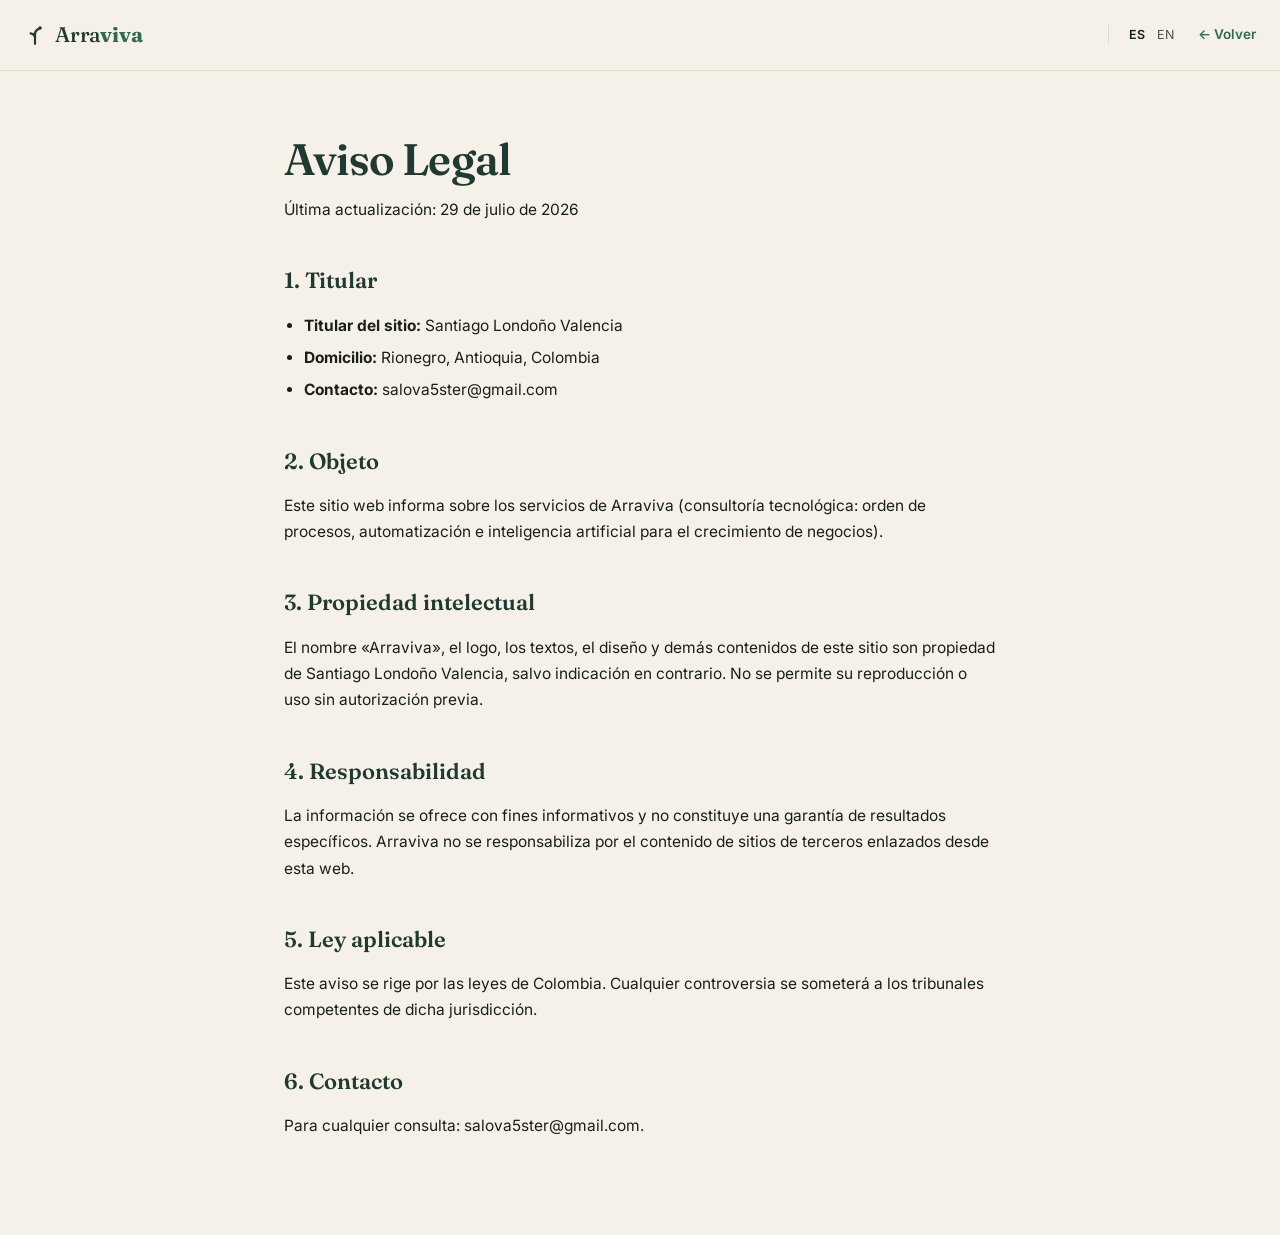
==== aviso-legal.html @ d1cbf972 "Web de Arraviva (sitio estático + Dockerfile para EasyPanel)" ====
<!DOCTYPE html>
<html lang="es">
<head>
  <meta charset="utf-8">
  <meta name="viewport" content="width=device-width, initial-scale=1">
  <title>Aviso Legal — Arraviva</title>
  <meta name="description" content="Aviso legal de Arraviva: titular del sitio, condiciones de uso y propiedad intelectual.">
  <meta name="robots" content="noindex">
  <meta name="theme-color" content="#F6F1E8">
  <link rel="preconnect" href="https://fonts.googleapis.com">
  <link rel="preconnect" href="https://fonts.gstatic.com" crossorigin>
  <link href="https://fonts.googleapis.com/css2?family=Fraunces:ital,opsz,wght@0,9..144,400;0,9..144,500;0,9..144,600;1,9..144,500&family=Inter:wght@400;500;600&display=swap" rel="stylesheet">
  <link rel="stylesheet" href="styles.css">
</head>
<body>

  <header class="legal-nav">
    <a class="brand" href="index.html" aria-label="Arraviva — inicio">
      <svg width="22" height="22" viewBox="0 0 20 20" fill="none" aria-hidden="true">
        <path d="M10 18 V8" stroke="#1E3A31" stroke-width="2" stroke-linecap="round"/>
        <path d="M10 9 C10 6 12 5 14 4" stroke="#1E3A31" stroke-width="2" stroke-linecap="round"/>
        <path d="M10 12 C10 10 8 9 6 8.5" stroke="#1E3A31" stroke-width="2" stroke-linecap="round"/>
        <circle cx="14.6" cy="3.6" r="1.6" fill="#1E3A31"/>
      </svg>
      <span class="brand__name">Arra<span class="viva">viva</span></span>
    </a>
    <div class="legal-nav__right">
      <div class="lang" role="group" aria-label="Idioma / Language">
        <button type="button" class="lang__btn is-active" data-legal-lang="es">ES</button>
        <button type="button" class="lang__btn" data-legal-lang="en">EN</button>
      </div>
      <a class="legal-back" href="index.html" data-legal-back>← Volver</a>
    </div>
  </header>

  <main class="legal-main">

    <!-- ===================== ESPAÑOL ===================== -->
    <article class="legal-doc" data-lang-block="es">
      <h1>Aviso Legal</h1>
      <p class="legal-updated">Última actualización: 29 de julio de 2026</p>

      <h2>1. Titular</h2>
      <ul>
        <li><strong>Titular del sitio:</strong> Santiago Londoño Valencia</li>
        <li><strong>Domicilio:</strong> Rionegro, Antioquia, Colombia</li>
        <li><strong>Contacto:</strong> salova5ster@gmail.com</li>
      </ul>

      <h2>2. Objeto</h2>
      <p>Este sitio web informa sobre los servicios de Arraviva (consultoría tecnológica: orden de procesos, automatización e inteligencia artificial para el crecimiento de negocios).</p>

      <h2>3. Propiedad intelectual</h2>
      <p>El nombre «Arraviva», el logo, los textos, el diseño y demás contenidos de este sitio son propiedad de Santiago Londoño Valencia, salvo indicación en contrario. No se permite su reproducción o uso sin autorización previa.</p>

      <h2>4. Responsabilidad</h2>
      <p>La información se ofrece con fines informativos y no constituye una garantía de resultados específicos. Arraviva no se responsabiliza por el contenido de sitios de terceros enlazados desde esta web.</p>

      <h2>5. Ley aplicable</h2>
      <p>Este aviso se rige por las leyes de Colombia. Cualquier controversia se someterá a los tribunales competentes de dicha jurisdicción.</p>

      <h2>6. Contacto</h2>
      <p>Para cualquier consulta: salova5ster@gmail.com.</p>

    </article>

    <!-- ===================== ENGLISH ===================== -->
    <article class="legal-doc" data-lang-block="en" hidden>
      <h1>Legal Notice</h1>
      <p class="legal-updated">Last updated: July 29, 2026</p>

      <h2>1. Owner</h2>
      <ul>
        <li><strong>Site owner:</strong> Santiago Londoño Valencia</li>
        <li><strong>Address:</strong> Rionegro, Antioquia, Colombia</li>
        <li><strong>Contact:</strong> salova5ster@gmail.com</li>
      </ul>

      <h2>2. Purpose</h2>
      <p>This website provides information about Arraviva's services (technology consulting: process order, automation, and AI for business growth).</p>

      <h2>3. Intellectual property</h2>
      <p>The name “Arraviva”, the logo, texts, design, and other content on this site are the property of Santiago Londoño Valencia unless otherwise stated. Reproduction or use without prior authorization is not permitted.</p>

      <h2>4. Liability</h2>
      <p>Information is provided for informational purposes and does not guarantee specific results. Arraviva is not responsible for the content of third-party sites linked from this website.</p>

      <h2>5. Governing law</h2>
      <p>This notice is governed by the laws of Colombia. Any dispute will be submitted to the competent courts of that jurisdiction.</p>

      <h2>6. Contact</h2>
      <p>For any inquiry: salova5ster@gmail.com.</p>

    </article>
  </main>

  <script>
    (function () {
      var btns = document.querySelectorAll("[data-legal-lang]");
      var blocks = document.querySelectorAll("[data-lang-block]");
      var back = document.querySelector("[data-legal-back]");
      function set(lang) {
        if (lang !== "es" && lang !== "en") lang = "es";
        blocks.forEach(function (b) { b.hidden = b.getAttribute("data-lang-block") !== lang; });
        btns.forEach(function (x) { x.classList.toggle("is-active", x.getAttribute("data-legal-lang") === lang); });
        if (back) back.textContent = lang === "en" ? "← Back" : "← Volver";
        document.documentElement.lang = lang;
        document.title = (lang === "en" ? "Legal Notice" : "Aviso Legal") + " — Arraviva";
        try { localStorage.setItem("arraviva-lang", lang); } catch (e) {}
      }
      btns.forEach(function (x) {
        x.addEventListener("click", function () { set(x.getAttribute("data-legal-lang")); });
      });
      var saved; try { saved = localStorage.getItem("arraviva-lang"); } catch (e) {}
      set(saved === "en" ? "en" : "es");
    })();
  </script>
</body>
</html>
---- styles.css ----
/* ==========================================================================
   Arraviva — Partner tecnológico de crecimiento
   Hoja de estilos principal.

   Organización del archivo:
   1. Tokens (variables CSS: colores, fuentes)
   2. Reset y base
   3. Utilidades (contenedor, botones, etiquetas, animaciones)
   4. Componentes por sección (nav, hero, problema, método, etc.)
   5. Responsive (media queries — mobile-first en los ajustes finales)
   ========================================================================== */

/* 1. TOKENS ---------------------------------------------------------------- */
:root {
  /* Paleta sobria: crema + tinta + un solo verde profundo de acento */
  --raiz:   #1E3A31; /* verde profundo — anchor, botones, títulos, fondos oscuros */
  --acento: #2F6B4F; /* verde profundo — ÚNICO acento (enlaces, kickers, hovers) */
  /* Tokens antiguos (conservados por compatibilidad; ya no se usan como acento) */
  --savia:  #35A46A; /* (retirado) verde vivo */
  --tierra: #C16A45; /* (retirado) terracota */
  --luz:    #E6B15A; /* (retirado) ámbar */
  --arena:  #F6F1E8; /* crema — fondo de secciones cálidas */
  --blanco: #FFFFFF; /* blanco puro — fondo de secciones nítidas y tarjetas */
  --tinta:  #17201B; /* texto principal */
  --musgo:  #47544A; /* texto secundario (oscurecido para más contraste) */
  --linea:  #E2DCCF; /* bordes y divisores */
  /* Acento en su tono claro (mismo verde de la paleta) para fondos OSCUROS,
     donde --acento #2F6B4F no tendría contraste suficiente. */
  --acento-dark: #8FA396;

  /* Tonos de apoyo derivados */
  --arena-card: #FBF8F1; /* fondo de tarjetas sobre arena */
  --musgo-suave: #566158; /* texto terciario / metadatos (oscurecido para AA) */
  --raiz-borde:  #2C5445; /* borde sobre fondo raíz */
  --raiz-trama:  #24473C; /* trama sobre fondo raíz */
  --raiz-texto:  #DDE5DE; /* texto claro sobre fondo raíz */
  --raiz-texto2: #A9BAAF; /* texto secundario sobre fondo raíz (aclarado para AA) */

  /* Tipografía */
  --serif: "Fraunces", Georgia, serif;      /* títulos — cálida */
  --sans:  "Inter", system-ui, sans-serif;  /* cuerpo / UI */
  --mono:  ui-monospace, Menlo, monospace;  /* metadatos y numeración */
}

/* 2. RESET Y BASE ---------------------------------------------------------- */
*,
*::before,
*::after { box-sizing: border-box; }

html { scroll-behavior: smooth; scroll-padding-top: 84px; }

body {
  margin: 0;
  background: var(--arena);
  color: var(--tinta);
  font-family: var(--sans);
  font-size: 16px;
  line-height: 1.6;
  -webkit-font-smoothing: antialiased;
  text-rendering: optimizeLegibility;
  overflow-x: hidden; /* red de seguridad: los adornos SVG nunca crean scroll lateral */
}

img { max-width: 100%; display: block; }

h1, h2, h3 { font-family: var(--serif); margin: 0; }

p { margin: 0; }

a { color: var(--acento); text-decoration: none; }

/* Resalte de marca: "Arra" en peso normal, "viva" en negrilla + acento.
   Codifica "raíz + VIVA" de forma sutil y consistente en toda la web. */
.viva { font-weight: 700; color: var(--acento); }
.section--dark .viva, .historia .viva { color: var(--acento-dark); }

/* 3. UTILIDADES ------------------------------------------------------------ */

/* Contenedor central con ancho máximo */
.container { max-width: 1140px; margin: 0 auto; padding: 0 24px; }

/* Etiqueta pequeña en mayúsculas (kicker) sobre cada sección */
.kicker {
  margin: 0 0 16px;
  font-size: 12.5px;
  font-weight: 700;
  letter-spacing: 0.16em;
  text-transform: uppercase;
  color: var(--acento);
}
.kicker--luz { color: var(--acento); }

/* Títulos de sección — más contundencia (Fraunces 600, un punto más grandes) */
.section-title {
  font-weight: 600;
  font-size: clamp(34px, 5.4vw, 52px);
  line-height: 1.06;
  letter-spacing: -0.018em;
  color: var(--raiz);
  text-wrap: balance;
}

/* Texto de cuerpo secundario */
.lead { font-size: 16.5px; line-height: 1.65; color: var(--musgo); text-wrap: pretty; }

/* Botones ------------------------------------------------------------------ */
.btn {
  display: inline-block;
  font-size: 15px;
  font-weight: 600;
  padding: 16px 26px;
  border-radius: 999px;
  transition: background-color 0.2s ease, color 0.2s ease, transform 0.2s ease;
  white-space: nowrap;
}
/* Botón principal: fondo raíz, hover a savia */
.btn--primary { background: var(--raiz); color: var(--arena); }
.btn--primary:hover { background: var(--acento); color: var(--arena); }
/* Enlace-CTA secundario: terracota */
.btn--ghost {
  display: inline-flex;
  align-items: center;
  gap: 8px;
  color: var(--acento);
  font-weight: 600;
  padding: 16px 8px;
}
.btn--ghost:hover { color: var(--raiz); }
/* Variante compacta (usada en la barra de navegación) */
.btn--sm { font-size: 13px; padding: 10px 18px; }

/* Micro-movimiento: la flecha se desliza a la derecha al pasar el cursor */
.arrow { display: inline-block; transition: transform 0.25s ease; }
.btn:hover .arrow,
.btn--ghost:hover .arrow,
.fab:hover .arrow { transform: translateX(5px); }

/* Micro-movimiento: el brote del logo hace un leve giro + escala al hover */
.brand svg { transition: transform 0.35s cubic-bezier(0.34, 1.56, 0.64, 1); transform-origin: center; }
.brand:hover svg { transform: rotate(-10deg) scale(1.12); }

/* --- Ritmo por secciones: fondos alternos para dar capas y profundidad --- */
.section--white { background: var(--blanco); }
.section--cream { background: var(--arena); }
/* Secciones oscuras (hero, "qué es", historia, CTA): texto claro sobre --raiz */
.section--dark { background: var(--raiz); }

/* Grano/ruido MUY sutil solo en las secciones oscuras: da profundidad y
   evita que se vean planas. El contenido va por encima (z-index). */
.section--dark, .historia { position: relative; }
.section--dark::before, .historia::before {
  content: "";
  position: absolute;
  inset: 0;
  z-index: 0;
  pointer-events: none;
  opacity: 0.07;
  background-image: url("data:image/svg+xml,%3Csvg xmlns='http://www.w3.org/2000/svg' width='160' height='160'%3E%3Cfilter id='n'%3E%3CfeTurbulence type='fractalNoise' baseFrequency='0.8' numOctaves='2' stitchTiles='stitch'/%3E%3CfeColorMatrix type='saturate' values='0'/%3E%3C/filter%3E%3Crect width='100%25' height='100%25' filter='url(%23n)'/%3E%3C/svg%3E");
  background-size: 160px 160px;
}
.section--dark > *, .historia > * { position: relative; z-index: 1; }

/* Transición de entrada de las secciones oscuras: el fondo "barre" de
   izquierda a derecha al entrar en pantalla. La clase .wipe--armed la añade
   script.js solo si hay JS y no se pidió menos movimiento; sin ella, la
   sección se ve completa (fallback seguro). */
.wipe--armed { clip-path: inset(0 100% 0 0); }
.wipe--armed.wipe--in { clip-path: inset(0 0 0 0); }
.wipe--armed { transition: clip-path 0.6s cubic-bezier(0.65, 0, 0.2, 1); }
.section--dark .kicker { color: var(--acento-dark); }
.section--dark .section-title,
.section--dark .cta__title { color: var(--arena); }
/* Cuando dos secciones del mismo color quedan seguidas, una hairline las separa */
.section--cream + .section--cream,
.section--white + .section--white { border-top: 1px solid var(--linea); }

/* --- Cinta animada (marquee) bajo el hero --- */
.marquee {
  background: var(--raiz);
  border-top: 1px solid var(--raiz-borde);
  border-bottom: 1px solid var(--raiz-borde);
  overflow: hidden;
  padding: 16px 0;
  white-space: nowrap;
}
.marquee__track {
  display: inline-flex;
  flex-wrap: nowrap;
  /* Lento y continuo: 4 grupos idénticos; -50% desplaza exactamente 2 grupos.
     88s mantiene la MISMA velocidad visual que antes (el doble de recorrido). */
  animation: marquee 88s linear infinite;
  will-change: transform;
}
.marquee:hover .marquee__track { animation-play-state: paused; }
.marquee__group {
  flex: none;
  font-family: var(--mono);
  font-size: 12.5px;
  letter-spacing: 0.16em;
  text-transform: uppercase;
  color: var(--raiz-texto);
  white-space: nowrap;
}
@keyframes marquee { from { transform: translateX(0); } to { transform: translateX(-50%); } }

/* Animación de aparición al hacer scroll.
   El elemento arranca oculto y sube suavemente cuando entra en pantalla
   (la clase .is-visible la añade script.js con IntersectionObserver). */
.reveal {
  opacity: 0;
  transform: translateY(16px);
  /* Curva suave y serena (arranca con algo de impulso y frena con calma) */
  transition: opacity 0.8s ease, transform 0.8s cubic-bezier(0.22, 0.61, 0.36, 1);
}
.reveal.is-visible { opacity: 1; transform: none; }

/* Respeta a quien prefiere menos movimiento */
@media (prefers-reduced-motion: reduce) {
  .reveal { transition: none; opacity: 1; transform: none; }
  /* El acordeón sigue abriendo/cerrando, pero sin animación */
  .faq__panel, .faq__icon { transition: none; }
  /* Detenemos el movimiento continuo y las animaciones de entrada */
  .marquee__track { animation: none; }
  .hero__title::after, .hero__accent { animation: none; transform: none; }
  html { scroll-behavior: auto; }
}

/* 4. COMPONENTES POR SECCIÓN ---------------------------------------------- */

/* --- Barra de navegación --- */
.nav {
  position: sticky;
  top: 0;
  z-index: 20;
  display: flex;
  align-items: center;
  justify-content: space-between;
  gap: 16px;
  padding: 18px 24px;
  background: rgba(246, 241, 232, 0.9);
  backdrop-filter: saturate(140%) blur(8px);
  border-bottom: 1px solid var(--linea);
}
.brand { display: flex; align-items: center; gap: 9px; }
.brand__name {
  font-family: var(--serif);
  font-weight: 500;
  font-size: 21px;
  color: var(--raiz);
  letter-spacing: -0.01em;
}
.nav__links { display: flex; align-items: center; gap: 28px; }
.nav__link { font-size: 13.5px; font-weight: 500; color: var(--tinta); }
.nav__link:hover { color: var(--acento); }

/* Selector de idioma ES / EN */
.lang {
  display: flex;
  align-items: center;
  gap: 4px;
  padding-left: 16px;
  border-left: 1px solid var(--linea);
}
.lang__btn {
  background: none;
  border: none;
  cursor: pointer;
  font-family: var(--sans);
  font-size: 12.5px;
  color: var(--musgo);
  padding: 2px 4px;
  border-radius: 4px;
}
.lang__btn.is-active { font-weight: 600; color: var(--tinta); }

/* Botón "hamburguesa" para el menú móvil (oculto en escritorio) */
.nav__toggle {
  display: none;
  flex-direction: column;
  gap: 4px;
  background: none;
  border: none;
  cursor: pointer;
  padding: 8px;
}
.nav__toggle span {
  display: block;
  width: 20px;
  height: 2px;
  background: var(--raiz);
  border-radius: 2px;
}

/* --- Hero --- */
.hero { position: relative; overflow: hidden; }
/* Hero editorial sin foto: una sola columna, texto ancho con aire */
.hero__grid { display: block; }
.hero__copy {
  max-width: 960px;
  padding: 120px 24px 128px 132px;
  display: flex;
  flex-direction: column;
  justify-content: center;
}
.hero__title {
  font-weight: 500;
  /* Claim más largo: grande pero un punto más contenido para que respire */
  font-size: clamp(40px, 6.2vw, 76px);
  line-height: 1.02;
  letter-spacing: -0.02em;
  color: var(--arena);           /* crema sobre el fondo oscuro */
  text-wrap: balance;
}
/* Punto final del titular en el acento (su tono claro para el fondo oscuro) */
/* El punto final del titular aparece con un pop sutil al cargar */
.hero__accent { color: var(--acento-dark); display: inline-block; transform-origin: bottom center; animation: dotPop 0.5s cubic-bezier(0.2, 1.4, 0.4, 1) 0.65s both; }
/* Subrayado fino de acento que se dibuja bajo el titular al cargar */
.hero__title::after {
  content: "";
  display: block;
  width: 68px;
  height: 3px;
  margin-top: 28px;
  border-radius: 3px;
  background: var(--acento-dark);
  transform-origin: left center;
  animation: drawLine 0.8s cubic-bezier(0.22, 0.61, 0.36, 1) 0.35s both;
}
@keyframes dotPop { from { transform: scale(0); opacity: 0; } to { transform: scale(1); opacity: 1; } }
@keyframes drawLine { from { transform: scaleX(0); } to { transform: scaleX(1); } }
.hero__sub { margin-top: 28px; font-size: 20px; line-height: 1.65; color: var(--raiz-texto); max-width: 46ch; text-wrap: pretty; }
.hero__actions { display: flex; flex-wrap: wrap; align-items: center; gap: 14px; margin-top: 34px; }
.hero__media { position: relative; padding: 72px 48px 0 0; display: flex; align-items: flex-end; }
/* (Hero sin decoración: la metáfora vive en el copy, no en gráficos) */

/* Marco de imagen "placeholder" (se reemplaza por fotos reales) */
.photo {
  flex: 1;
  border: 1px solid var(--linea);
  border-radius: 16px;
  aspect-ratio: 4 / 5;
  overflow: hidden;                 /* recorta la imagen a las esquinas redondeadas */
  background: var(--arena-card);    /* crema cálido de respaldo mientras carga */
}
/* La foto real llena el recuadro recortando por el centro */
.photo picture { display: block; width: 100%; height: 100%; }
.photo img { display: block; width: 100%; height: 100%; object-fit: cover; }
.photo__note {
  font-family: var(--mono);
  font-size: 12px;
  color: var(--musgo);
  background: var(--arena);
  padding: 6px 10px;
  border: 1px dashed var(--linea);
  border-radius: 6px;
  text-align: center;
}
/* --- Sección: el problema --- */
.section { padding: 88px 0; }
.problema__grid { display: grid; grid-template-columns: 0.9fr 1.1fr; gap: 72px; }
.problema__list { display: flex; flex-direction: column; justify-content: center; }
.problema__item { display: flex; gap: 20px; padding: 26px 0; border-bottom: 1px solid var(--linea); }
.problema__item:last-child { border-bottom: none; }
.dot { flex: none; width: 8px; height: 8px; border-radius: 50%; margin-top: 8px; }
.dot--tierra { background: var(--acento); }
.dot--luz { background: var(--acento); }
.dot--savia { background: var(--acento); }
.problema__item h3 { font-weight: 600; font-size: 20px; color: var(--tinta); }
.problema__item p { margin-top: 6px; font-size: 15px; line-height: 1.6; color: var(--musgo); text-wrap: pretty; }
/* Mini-escena ilustrativa: recuadro sutil, en cursiva (no es un testimonio) */
.problema__example { max-width: 780px; margin: 56px 0 0; padding: 28px 32px; background: var(--arena-card); border: 1px solid var(--linea); border-left: 3px solid var(--acento); border-radius: 12px; }
.problema__example-label { display: block; font-size: 11.5px; font-weight: 700; letter-spacing: 0.14em; text-transform: uppercase; color: var(--acento); margin-bottom: 12px; }
.problema__example p { font-family: var(--serif); font-style: italic; font-size: 18px; line-height: 1.6; color: var(--tinta); text-wrap: pretty; }

/* --- Sección: qué es Arraviva (frase grande centrada) --- */
.quote { padding: 96px 0; text-align: center; }
.quote__big {
  margin: 0 auto;
  font-family: var(--serif);
  font-weight: 600;
  font-size: clamp(34px, 5.6vw, 56px);
  line-height: 1.1;
  letter-spacing: -0.018em;
  color: var(--arena);           /* crema bien legible sobre el fondo oscuro */
  max-width: 20ch;
  text-wrap: balance;
}
.quote__big em { font-style: italic; }
.quote__cols { display: flex; justify-content: center; gap: 56px; margin: 56px auto 0; max-width: 880px; }
.quote__col { flex: 1; text-align: left; padding-top: 22px; border-top: 2px solid var(--acento-dark); }
.quote__col h3 { font-weight: 600; font-size: 19px; color: var(--arena); }
.quote__col p { margin-top: 8px; font-size: 15px; line-height: 1.6; color: var(--raiz-texto); text-wrap: pretty; }

/* --- Sección: método (Raíz → Arraigar → Crecer) --- */
.metodo__head { display: flex; align-items: flex-end; justify-content: space-between; gap: 40px; }
.metodo__head p { margin-bottom: 6px; font-size: 16px; line-height: 1.6; color: var(--musgo); max-width: 38ch; text-wrap: pretty; }
.metodo__steps {
  display: grid;
  grid-template-columns: repeat(3, 1fr);
  gap: 24px;
  align-items: end;
  margin-top: 64px;
  position: relative;
}
.step {
  position: relative;
  overflow: hidden;
  background: var(--blanco);
  border: 1px solid var(--linea);
  border-radius: 14px;
  padding: 34px 30px 38px;
  box-shadow: 0 1px 2px rgba(23, 32, 27, 0.04), 0 12px 28px -16px rgba(23, 32, 27, 0.20);
  transition: transform 0.25s ease, box-shadow 0.25s ease, border-color 0.25s ease;
}
/* Número gigante fantasma detrás de cada paso (profundidad editorial) */
.step__ghost {
  position: absolute;
  top: -18px;
  right: 10px;
  z-index: 0;
  font-family: var(--serif);
  font-weight: 600;
  font-size: 150px;
  line-height: 1;
  color: var(--raiz);
  opacity: 0.05;
  pointer-events: none;
}
/* El contenido real siempre por encima del número fantasma */
.step > *:not(.step__ghost) { position: relative; z-index: 1; }
/* Hover idéntico al de las tarjetas de Servicios */
.step:hover {
  border-color: var(--acento);
  transform: translateY(-3px);
  box-shadow: 0 2px 4px rgba(23, 32, 27, 0.05), 0 20px 40px -18px rgba(23, 32, 27, 0.30);
}
/* Tarjetas del método alineadas (sin escalonado) */
.step--1 { margin-top: 0; }
.step--2 { margin-top: 0; }
.step__icon { display: block; margin-bottom: 16px; }
/* Número de paso: acento con presencia (más grande y en verde acento) */
.step__num { font-family: var(--mono); font-size: 17px; font-weight: 600; color: var(--acento); }
.step__name { margin-top: 12px; font-weight: 600; font-size: 26px; color: var(--raiz); }
.step__tag { margin-top: 6px; font-size: 12.5px; font-weight: 600; letter-spacing: 0.1em; text-transform: uppercase; }
.step__tag--tierra { color: var(--acento); }
.step__tag--luz { color: var(--acento); }
.step__tag--savia { color: var(--acento); }
.step p { margin-top: 14px; font-size: 15px; line-height: 1.6; color: var(--musgo); text-wrap: pretty; }

/* --- Sección: servicios --- */
.servicios__grid { display: grid; grid-template-columns: repeat(3, 1fr); gap: 24px; margin-top: 56px; }
.card {
  background: var(--blanco);
  border: 1px solid var(--linea);
  border-radius: 14px;
  padding: 36px 34px;
  /* Sombra real: se despega del fondo con capas suaves */
  box-shadow: 0 1px 2px rgba(23, 32, 27, 0.04), 0 12px 28px -16px rgba(23, 32, 27, 0.20);
  transition: border-color 0.25s ease, transform 0.25s ease, box-shadow 0.25s ease;
}
/* Elevación al pasar el cursor: sube 3px + sombra más marcada */
.card:hover {
  border-color: var(--acento);
  transform: translateY(-3px);
  box-shadow: 0 2px 4px rgba(23, 32, 27, 0.05), 0 20px 40px -18px rgba(23, 32, 27, 0.30);
}
.card h3 { margin-top: 22px; font-weight: 600; font-size: 23px; line-height: 1.25; color: var(--raiz); text-wrap: balance; }
.card p { margin-top: 10px; font-size: 15px; line-height: 1.6; color: var(--musgo); text-wrap: pretty; }
.card__tag { margin-top: 18px; font-size: 12px; font-weight: 600; letter-spacing: 0.1em; text-transform: uppercase; color: var(--musgo-suave); }

/* --- Sección: por qué Arraviva --- */
.porque__grid { display: grid; grid-template-columns: repeat(3, 1fr); gap: 48px; margin-top: 56px; }
.porque__item { padding-top: 24px; border-top: 2px solid var(--linea); }
.porque__item--tierra { border-top-color: var(--linea); }
.porque__item--luz { border-top-color: var(--linea); }
.porque__item--savia { border-top-color: var(--linea); }
.porque__item h3 { font-weight: 600; font-size: 21px; line-height: 1.3; color: var(--tinta); text-wrap: balance; }
.porque__item p { margin-top: 10px; font-size: 15px; line-height: 1.65; color: var(--musgo); text-wrap: pretty; }

/* Bloque de prueba social (placeholder hasta tener clientes reales) */
.social {
  margin-top: 72px;
  border: 1.5px dashed var(--linea);
  border-radius: 14px;
  padding: 40px;
  position: relative;
}
.social__label {
  position: absolute;
  top: -11px;
  left: 32px;
  font-family: var(--mono);
  font-size: 11.5px;
  color: var(--musgo);
  background: var(--arena);
  padding: 2px 10px;
}
.social__grid { display: grid; grid-template-columns: 1fr 1fr; gap: 24px; opacity: 0.6; }
.testimonial { background: var(--blanco); border: 1px solid var(--linea); border-radius: 12px; padding: 26px; box-shadow: 0 1px 2px rgba(23, 32, 27, 0.04), 0 12px 28px -16px rgba(23, 32, 27, 0.20); }
.testimonial p { font-family: var(--serif); font-style: italic; font-size: 16.5px; line-height: 1.5; color: var(--musgo); }
.testimonial__author { display: flex; align-items: center; gap: 12px; margin-top: 18px; }
.avatar {
  width: 38px; height: 38px; border-radius: 50%;
  background: repeating-linear-gradient(-45deg, #EFE9DC 0 6px, var(--arena) 6px 12px);
  border: 1px dashed var(--linea);
  flex: none;
}
.testimonial__author strong { font-size: 13.5px; font-weight: 600; color: var(--tinta); display: block; }
.testimonial__author span { font-size: 12.5px; color: var(--musgo-suave); }
.social__logos { display: flex; gap: 20px; margin-top: 24px; opacity: 0.6; }
.logo-slot {
  flex: 1; height: 44px; border-radius: 8px; border: 1px dashed var(--linea);
  background: repeating-linear-gradient(-45deg, #EFE9DC 0 8px, var(--arena) 8px 16px);
  display: flex; align-items: center; justify-content: center;
  font-family: var(--mono); font-size: 11px; color: var(--musgo-suave);
}

/* --- Sección: preguntas frecuentes (acordeón) --- */
.faq { max-width: 820px; margin: 48px 0 0; }
.faq__item { border-bottom: 1px solid var(--linea); }
.faq__item:first-child { border-top: 1px solid var(--linea); }
/* El <h3> solo aporta semántica; el estilo vive en el botón */
.faq__q { margin: 0; font-size: inherit; font-weight: inherit; }
/* Pregunta: botón a todo el ancho, tipografía de título (Fraunces) */
.faq__btn {
  width: 100%;
  display: flex;
  align-items: center;
  justify-content: space-between;
  gap: 24px;
  padding: 24px 0;
  background: none;
  border: none;
  cursor: pointer;
  text-align: left;
  font-family: var(--serif);
  font-weight: 600;
  font-size: 19px;
  line-height: 1.35;
  color: var(--raiz);
  transition: color 0.2s ease;
}
.faq__btn:hover { color: var(--acento); }
/* Foco visible para navegación con teclado (accesibilidad) */
.faq__btn:focus-visible { outline: 2px solid var(--acento); outline-offset: 4px; border-radius: 4px; }
/* Flecha que gira al abrir */
.faq__icon { flex: none; transition: transform 0.35s ease; }
.faq__btn[aria-expanded="true"] .faq__icon { transform: rotate(180deg); }
/* Panel de respuesta: cerrado por defecto, se despliega con altura animada */
.faq__panel {
  max-height: 0;
  overflow: hidden;
  opacity: 0;
  transition: max-height 0.42s ease, opacity 0.32s ease;
}
.faq__panel.is-open { opacity: 1; }
.faq__panel p {
  padding: 0 40px 26px 0;
  font-size: 16px;
  line-height: 1.7;
  color: var(--musgo);
  max-width: 68ch;
  text-wrap: pretty;
}

/* --- Sección: historia (fondo raíz, oscura) --- */
.historia { background: var(--raiz); padding: 112px 0; position: relative; overflow: hidden; }
.historia__grid { display: grid; grid-template-columns: 1fr 1fr; gap: 80px; align-items: center; }
.historia__title { font-weight: 600; font-size: clamp(36px, 5.2vw, 50px); line-height: 1.08; letter-spacing: -0.018em; color: var(--arena); text-wrap: balance; }
.historia .kicker { color: var(--acento-dark); }
.historia__title em { font-style: italic; color: var(--acento-dark); }
.historia__intro { margin-top: 18px; font-size: 15px; line-height: 1.6; color: var(--raiz-texto2); }
.historia__body { margin-top: 36px; padding-left: 24px; border-left: 2px solid var(--acento-dark); }
.historia__body p { font-size: 16.5px; line-height: 1.75; color: var(--raiz-texto); text-wrap: pretty; }
.historia__body p + p { margin-top: 18px; }
.historia__author { display: flex; align-items: center; gap: 14px; margin-top: 32px; }
.historia__author .avatar { background: repeating-linear-gradient(-45deg, var(--raiz-trama) 0 6px, var(--raiz) 6px 12px); border-color: var(--acento-dark); width: 44px; height: 44px; }
.historia__author strong { font-size: 14px; font-weight: 600; color: var(--arena); display: block; }
.historia__author span { font-size: 13px; color: var(--raiz-texto2); }
.historia__photo {
  aspect-ratio: 4 / 5;                 /* recuadro vertical fijo */
  border-radius: 14px;
  border: 1px solid var(--raiz-borde);
  overflow: hidden;                    /* recorta la imagen a las esquinas */
  background: var(--raiz-trama);       /* respaldo sobrio mientras carga */
}
.historia__photo picture { display: block; width: 100%; height: 100%; }
.historia__photo img { display: block; width: 100%; height: 100%; object-fit: cover; object-position: center; }
.historia__photo .photo__note { background: var(--raiz); color: var(--raiz-texto2); border-color: var(--raiz-borde); }

/* --- Sección: CTA final + formulario de contacto --- */
.cta { padding: 110px 0; }
.contact__grid { display: grid; grid-template-columns: 1fr 1fr; gap: 64px; align-items: start; }
.cta__title {
  margin: 0;
  font-weight: 600;
  font-size: clamp(38px, 6.2vw, 58px);
  line-height: 1.06;
  letter-spacing: -0.018em;
  color: var(--raiz);
  max-width: 16ch;
  text-wrap: balance;
}
.cta__sub { margin: 20px 0 0; font-size: 17px; line-height: 1.6; color: var(--raiz-texto); max-width: 42ch; text-wrap: pretty; }
/* Pincelada del "después": línea corta y destacada sobre el formulario */
.contact__after { margin: 22px 0 0; font-family: var(--serif); font-style: italic; font-size: 18px; line-height: 1.5; color: var(--acento-dark); max-width: 40ch; text-wrap: pretty; }
.contact__reassure { margin: 22px 0 0; font-size: 14px; font-weight: 600; color: var(--acento-dark); }
.contact__actions { display: flex; flex-wrap: wrap; align-items: center; gap: 14px; margin-top: 30px; }

/* Formulario (estilo oscuro, minimal) */
.contact__form { display: flex; flex-direction: column; gap: 18px; }
.contact__hp { display: none; }
.field { display: flex; flex-direction: column; gap: 7px; }
.field label { font-size: 12.5px; font-weight: 600; letter-spacing: 0.04em; color: var(--raiz-texto2); }
.field .req { color: var(--acento-dark); }
.field input,
.field textarea {
  font-family: var(--sans);
  font-size: 15px;
  color: var(--arena);
  background: rgba(255, 255, 255, 0.04);
  border: 1px solid var(--raiz-borde);
  border-radius: 10px;
  padding: 13px 15px;
  transition: border-color 0.2s ease, background-color 0.2s ease;
}
.field textarea { resize: vertical; min-height: 84px; }
.field input:focus,
.field textarea:focus {
  outline: none;
  border-color: var(--acento-dark);
  background: rgba(255, 255, 255, 0.07);
}
/* Casilla de consentimiento (obligatoria) */
.check { display: flex; align-items: flex-start; gap: 10px; font-size: 13.5px; line-height: 1.5; color: var(--raiz-texto2); cursor: pointer; }
.check input[type="checkbox"] {
  flex: none;
  width: 18px; height: 18px;
  margin-top: 1px;
  accent-color: var(--acento);
  cursor: pointer;
}
.check a { color: var(--raiz-texto); text-decoration: underline; }
.check a:hover { color: var(--arena); }
.contact__submit { align-self: flex-start; margin-top: 6px; font-size: 16px; padding: 16px 30px; }
/* WhatsApp como enlace de texto pequeño bajo el formulario (no botón) */
.contact__wa { margin: 4px 0 0; font-size: 13.5px; }
.contact__wa a { color: var(--raiz-texto2); font-weight: 600; }
.contact__wa a:hover { color: var(--arena); }
.contact__wa a:hover .arrow { transform: translateX(5px); }

/* Botones sobre secciones oscuras: claros (crema) para contraste */
.section--dark .btn--primary { background: var(--arena); color: var(--raiz); }
.section--dark .btn--primary:hover { background: var(--acento); color: var(--arena); }
.section--dark .btn--ghost { color: var(--raiz-texto); }
.section--dark .btn--ghost:hover { color: var(--arena); }

/* --- Footer --- */
.footer { border-top: 1px solid var(--linea); padding: 48px 0 40px; }
.footer__top { display: flex; align-items: flex-start; justify-content: space-between; gap: 40px; flex-wrap: wrap; }
.footer__tagline { margin-top: 10px; font-size: 13.5px; color: var(--musgo); max-width: 30ch; }
.footer__nav { display: flex; gap: 32px; }
.footer__nav a { font-size: 13.5px; font-weight: 500; color: var(--tinta); }
.footer__nav a:hover { color: var(--acento); }
.footer__right { display: flex; flex-direction: column; align-items: flex-end; gap: 12px; }
.footer__social { font-size: 13.5px; font-weight: 500; color: var(--acento); }
.footer__social:hover { color: var(--raiz); }
.footer__legal { margin-top: 36px; padding-top: 20px; border-top: 1px solid var(--linea); font-size: 12.5px; color: var(--musgo-suave); }
.footer__legal a { color: var(--musgo); text-decoration: underline; }
.footer__legal a:hover { color: var(--acento); }

/* --- Páginas legales (privacidad / aviso legal) --- */
.legal-nav {
  display: flex; align-items: center; justify-content: space-between; gap: 16px;
  padding: 18px 24px; border-bottom: 1px solid var(--linea);
  background: rgba(246, 241, 232, 0.9); backdrop-filter: saturate(140%) blur(8px);
  position: sticky; top: 0; z-index: 20;
}
.legal-nav__right { display: flex; align-items: center; gap: 20px; }
.legal-back { font-size: 13.5px; font-weight: 600; color: var(--acento); }
.legal-back:hover { color: var(--raiz); }
.legal-main { max-width: 760px; margin: 0 auto; padding: 64px 24px 96px; }
.legal-doc h1 { font-family: var(--serif); font-weight: 600; font-size: clamp(32px, 5vw, 44px); line-height: 1.1; letter-spacing: -0.018em; color: var(--raiz); }
.legal-updated { margin-top: 10px; font-size: 13.5px; color: var(--musgo); }
.legal-doc h2 { font-family: var(--serif); font-weight: 600; font-size: 22px; color: var(--raiz); margin-top: 40px; }
.legal-doc p { margin-top: 14px; font-size: 15.5px; line-height: 1.7; color: var(--tinta); }
.legal-doc ul { margin-top: 14px; padding-left: 20px; }
.legal-doc li { margin-top: 6px; font-size: 15.5px; line-height: 1.7; color: var(--tinta); }
.legal-doc a { color: var(--acento); text-decoration: underline; }
.legal-note { margin: 28px 0 8px; padding: 16px 18px; border: 1px dashed var(--linea); border-radius: 10px; background: var(--arena-card); font-size: 13.5px; line-height: 1.6; color: var(--musgo); }

/* 5. RESPONSIVE ------------------------------------------------------------ */

/* Tablet: reducimos separaciones y algunos grids de 3 → ajustados */
@media (max-width: 1000px) {
  .hero__copy { padding: 72px 24px 56px; }
  .problema__grid { gap: 48px; }
  .quote__cols { gap: 32px; }
  .porque__grid { gap: 32px; }
  .historia__grid { gap: 48px; }
}

/* Móvil: todo pasa a una sola columna (mobile-first real) */
@media (max-width: 760px) {
  .section { padding: 64px 0; }

  /* Nav: ocultamos enlaces de escritorio y mostramos hamburguesa */
  .nav__links { display: none; }
  .nav__toggle { display: flex; }
  /* Menú desplegable cuando está abierto (lo activa script.js) */
  .nav__links.is-open {
    display: flex;
    position: absolute;
    top: 100%;
    left: 0;
    right: 0;
    flex-direction: column;
    align-items: flex-start;
    gap: 18px;
    background: var(--arena);
    border-bottom: 1px solid var(--linea);
    padding: 20px 24px 24px;
  }
  .nav__links.is-open .lang { border-left: none; padding-left: 0; }

  /* Hero apilado */
  .hero__grid { grid-template-columns: 1fr; min-height: 0; }
  .hero__copy { padding: 40px 20px 8px 24px; }
  .hero__sub { font-size: 15.5px; margin-top: 16px; }
  .hero__actions { flex-direction: column; align-items: stretch; }
  .hero__actions .btn { text-align: center; }

  /* Grids a una columna */
  .problema__grid,
  .metodo__head,
  .metodo__steps,
  .servicios__grid,
  .porque__grid,
  .historia__grid,
  .social__grid,
  .contact__grid,
  .quote__cols { grid-template-columns: 1fr; display: grid; }
  .contact__grid { gap: 40px; }
  .contact__actions { flex-direction: column; align-items: stretch; }
  .quote__cols,
  .metodo__head { display: flex; flex-direction: column; align-items: stretch; gap: 32px; }

  /* CTA: menos aire arriba en móvil */
  .cta { padding: 72px 0; }

  /* FAQ: pregunta algo más compacta y respuesta a todo el ancho */
  .faq { margin-top: 36px; }
  .faq__btn { font-size: 17px; padding: 20px 0; gap: 16px; }
  .faq__panel p { padding: 0 0 22px; font-size: 15.5px; }

  .social__logos { flex-wrap: wrap; }
  .logo-slot { flex: 1 1 40%; }

  .footer__top { gap: 28px; }
  .footer__right { align-items: flex-start; }
}
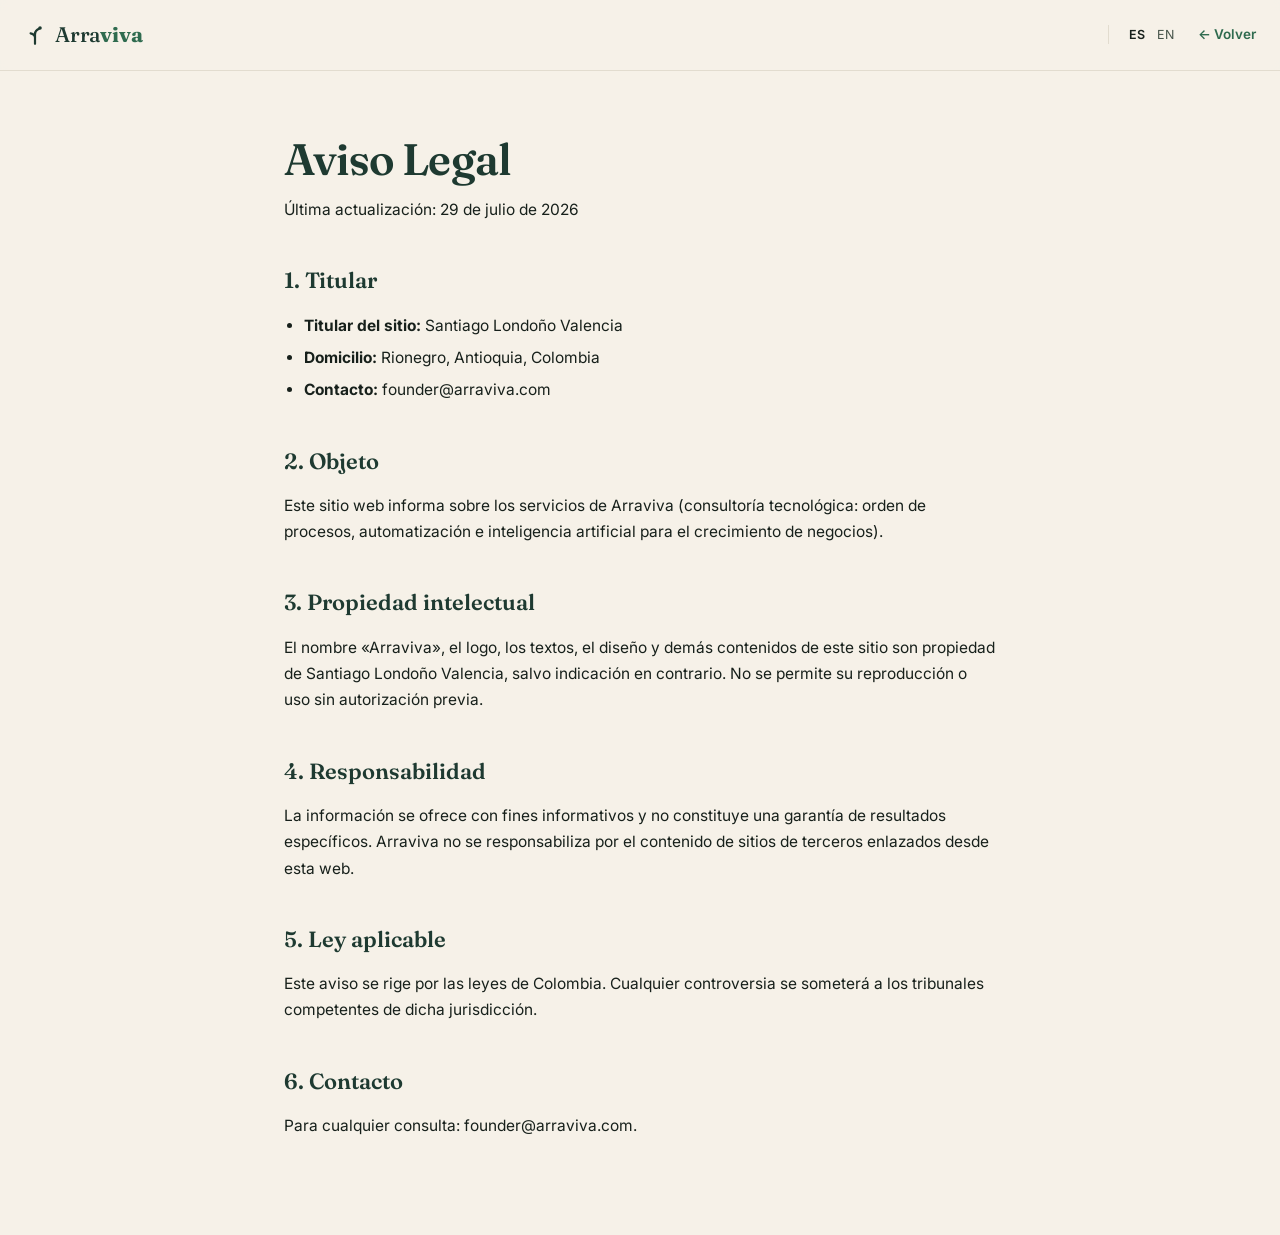
==== commit d7e8e444: "Correo de contacto founder@arraviva.com y arreglo del boton de envio Correo: - Sustituido salova5ste" ====
--- a/aviso-legal.html
+++ b/aviso-legal.html
@@ -44,7 +44,7 @@
       <ul>
         <li><strong>Titular del sitio:</strong> Santiago Londoño Valencia</li>
         <li><strong>Domicilio:</strong> Rionegro, Antioquia, Colombia</li>
-        <li><strong>Contacto:</strong> salova5ster@gmail.com</li>
+        <li><strong>Contacto:</strong> founder@arraviva.com</li>
       </ul>
 
       <h2>2. Objeto</h2>
@@ -60,7 +60,7 @@
       <p>Este aviso se rige por las leyes de Colombia. Cualquier controversia se someterá a los tribunales competentes de dicha jurisdicción.</p>
 
       <h2>6. Contacto</h2>
-      <p>Para cualquier consulta: salova5ster@gmail.com.</p>
+      <p>Para cualquier consulta: founder@arraviva.com.</p>
 
     </article>
 
@@ -73,7 +73,7 @@
       <ul>
         <li><strong>Site owner:</strong> Santiago Londoño Valencia</li>
         <li><strong>Address:</strong> Rionegro, Antioquia, Colombia</li>
-        <li><strong>Contact:</strong> salova5ster@gmail.com</li>
+        <li><strong>Contact:</strong> founder@arraviva.com</li>
       </ul>
 
       <h2>2. Purpose</h2>
@@ -89,7 +89,7 @@
       <p>This notice is governed by the laws of Colombia. Any dispute will be submitted to the competent courts of that jurisdiction.</p>
 
       <h2>6. Contact</h2>
-      <p>For any inquiry: salova5ster@gmail.com.</p>
+      <p>For any inquiry: founder@arraviva.com.</p>
 
     </article>
   </main>
--- a/styles.css
+++ b/styles.css
@@ -759,3 +759,20 @@
   .footer__top { gap: 28px; }
   .footer__right { align-items: flex-start; }
 }
+
+/* =========================================================================
+   Estado del formulario de contacto (vive sobre fondo --raiz)
+   ========================================================================= */
+.form-status {
+  margin: 14px 0 0;
+  padding: 11px 14px;
+  border-radius: 10px;
+  font-size: 14.5px;
+  line-height: 1.5;
+  border: 1px solid var(--raiz-borde);
+  background: var(--raiz-trama);
+  color: var(--raiz-texto);
+}
+.form-status--sending { opacity: .8; }
+.form-status--ok      { border-color: var(--acento-dark); color: var(--raiz-texto); }
+.form-status--error   { border-color: #C98A2B; color: #F2DCC0; }
